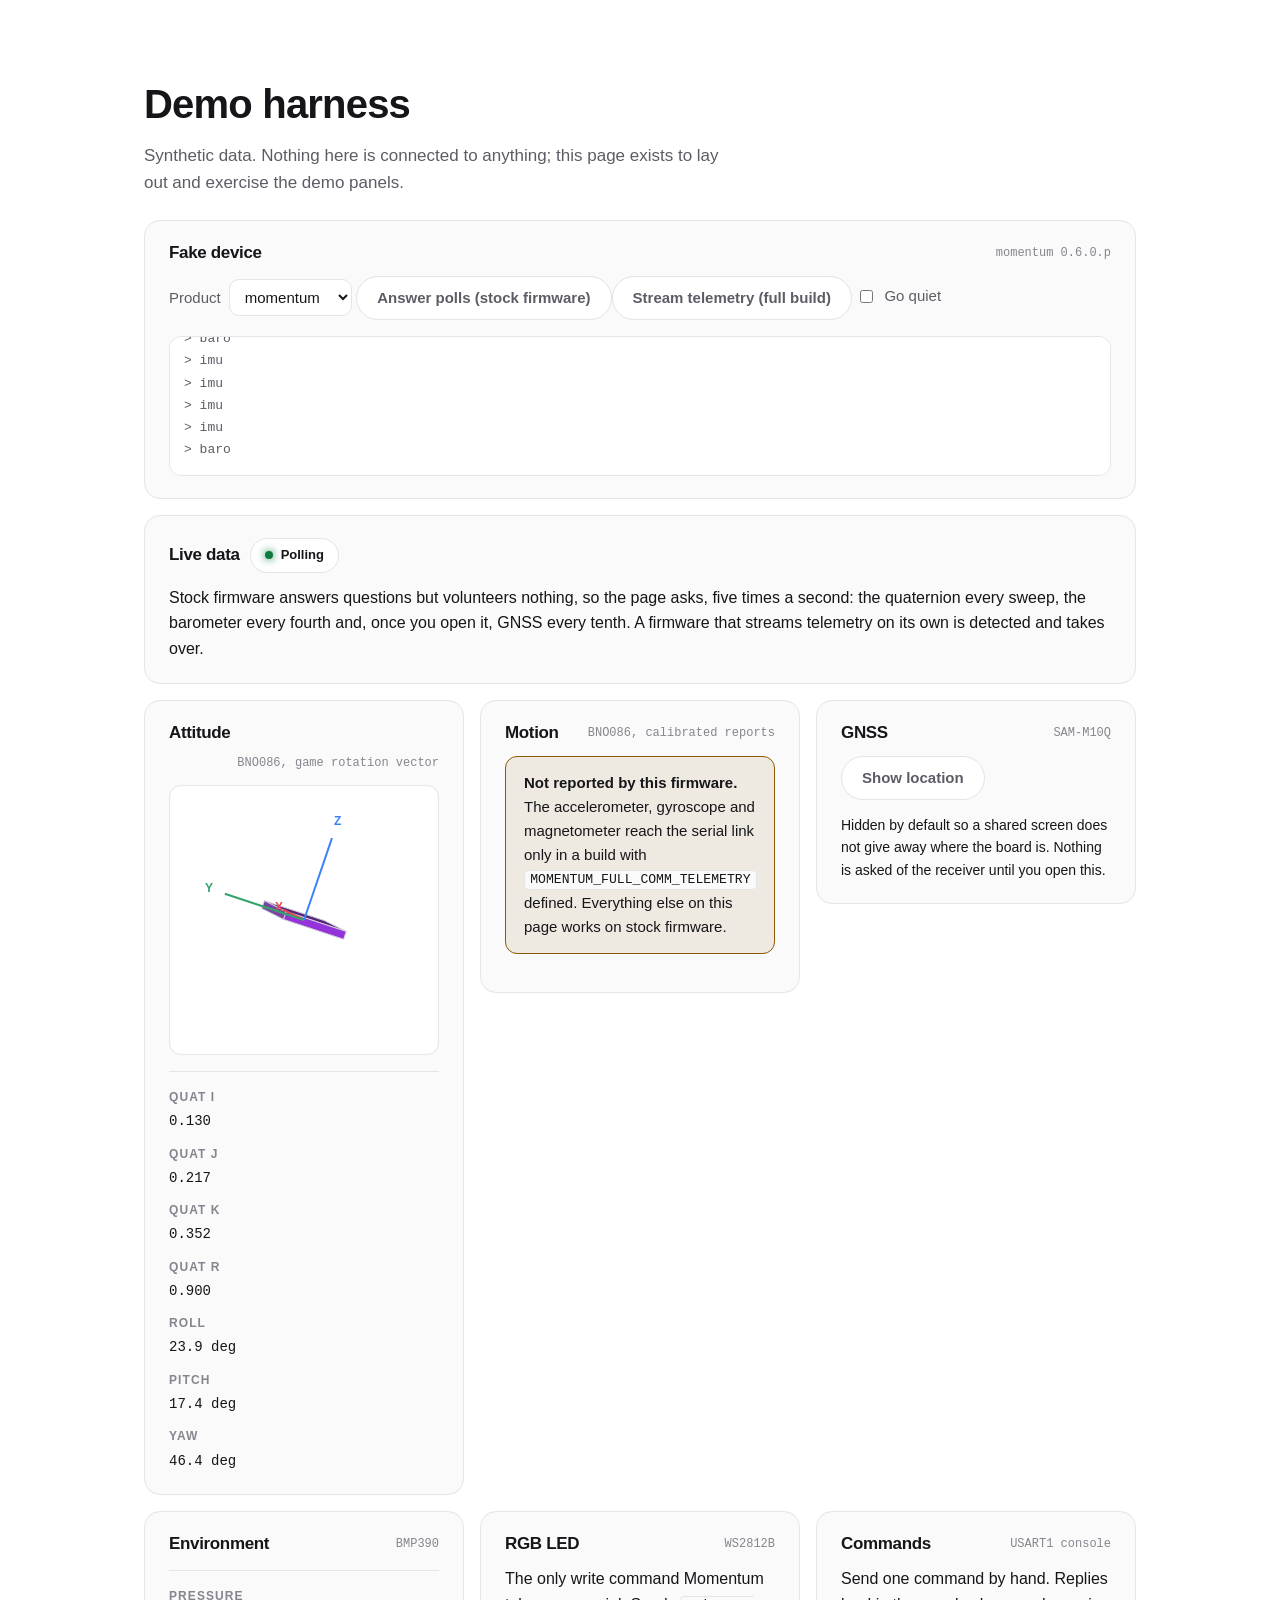
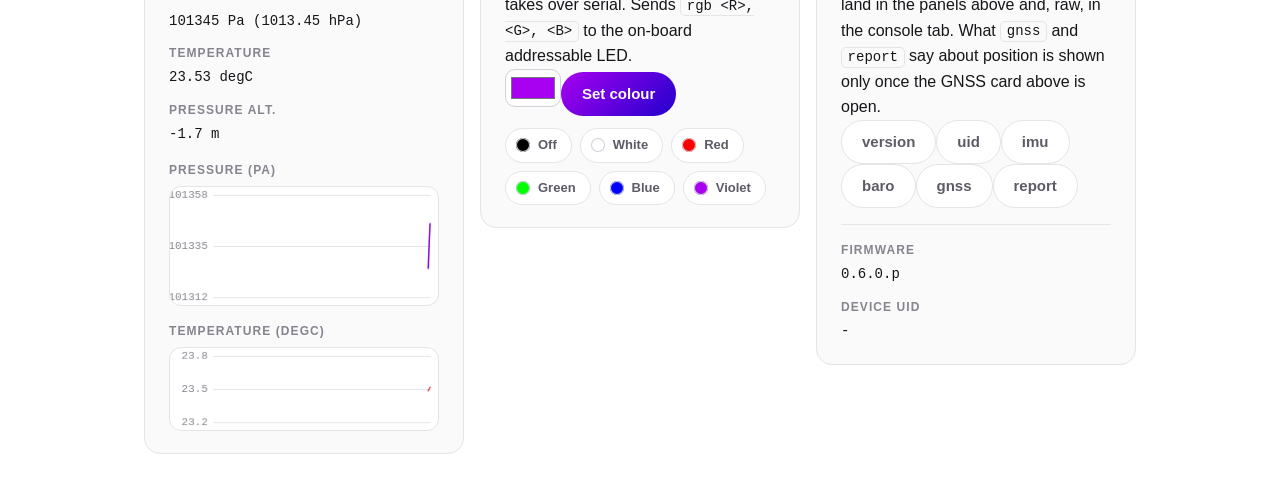
==== dev/harness.html @ 27bd4d1a "Add initial mc_stepper demo and dev harness" ====
<!DOCTYPE html>
<html lang="en">
<head>
  <meta charset="utf-8">
  <meta name="viewport" content="width=device-width, initial-scale=1">
  <title>Demo harness</title>
  <meta name="robots" content="noindex">
  <link rel="stylesheet" href="/assets/css/site.css">
</head>
<!--
  Development only. Not part of the published site: the Pages workflow copies
  index.html, src/ and assets/, and nothing from dev/.

  Mounts a product demo against a fake device so the panels, charts and canvas
  widgets can be worked on without hardware on the desk. Each fake answers the
  same lines its firmware prints - including the ways that firmware refuses -
  so anything that works here works the same way against a real board.

  Serve the repository root and open /dev/harness.html, optionally with
  ?product=mc_stepper.
-->
<body>
<main id="main">
  <div class="app">
    <div class="page-head">
      <h1>Demo harness</h1>
      <p class="lede">
        Synthetic data. Nothing here is connected to anything; this page exists
        to lay out and exercise the demo panels.
      </p>
    </div>

    <section class="card">
      <div class="card-head">
        <h2>Fake device</h2>
        <span class="card-source push-end" id="deviceName">-</span>
      </div>
      <div class="row">
        <label class="check">
          Product
          <select id="product"></select>
        </label>
        <span id="deviceControls" class="row"></span>
        <label class="check">
          <input type="checkbox" id="quiet"> Go quiet
        </label>
      </div>
      <pre id="log" class="log" style="margin-top:16px;max-height:140px"></pre>
    </section>

    <div id="productPanel"></div>
  </div>
</main>

<script type="module">
  import {momentum} from "/src/products/momentum.js";
  import {mcStepper} from "/src/products/mc_stepper.js";

  const logEl = document.getElementById("log");
  const log = (message, level = "info") => {
    const line = document.createElement("span");
    line.className = `line ${level}`;
    line.textContent = `${message}\n`;
    logEl.appendChild(line);
    logEl.scrollTop = logEl.scrollHeight;
  };

  /** Stands in for DeviceLink: collects handlers, hands commands to a device. */
  const handlers = new Set();
  const link = {
    onLine(handler) {
      handlers.add(handler);
      return () => handlers.delete(handler);
    }, async send(text) {
      log(`> ${text}`);
      device.receive(text.trim());
    },
  };
  const emit = (line) => handlers.forEach((handler) => handler(line));

  const f = (value, digits = 3) => Number(value).toFixed(digits);
  let t = 0;

  /* ------------------------------------------------------------ momentum - */

  /*
   * Somewhere in Ottawa, wandering a few metres the way a stationary receiver
   * does. Math.fround squeezes each coordinate through a 32-bit float first,
   * because that is how the firmware stores it: at this latitude the float
   * grid is about half a metre, which is coarser than the `%.6f` it prints
   * and is visible on the track plot.
   */
  const HOME = {lat: 45.421538, lon: -75.697193};
  const M_PER_DEG = {lat: 111132, lon: 78000};

  const momentumDevice = {
    product: momentum,
    label: "momentum 0.6.0.p",
    streaming: false,
    controls: [["Answer polls (stock firmware)", (d) => (d.streaming = false)], ["Stream telemetry (full build)", (d) => (d.streaming = true)],],

    fix() {
      const noise = () => (Math.random() - 0.5) * 3;
      const north = 4 * Math.sin(t * 0.05) + noise();
      const east = 4 * Math.cos(t * 0.037) + noise();
      return {
        lat: Math.fround(HOME.lat + north / M_PER_DEG.lat),
        lon: Math.fround(HOME.lon + east / M_PER_DEG.lon),
      };
    },

    quaternion() {
      // Rotation about a tilted axis, so all three body axes move.
      const angle = t * 0.6;
      const axis = [0.3, 0.5, 0.81];
      const s = Math.sin(angle / 2);
      return {
        i: axis[0] * s,
        j: axis[1] * s,
        k: axis[2] * s,
        r: Math.cos(angle / 2)
      };
    },

    pressure() {
      return 101325 + 60 * Math.sin(t * 0.11) + 12 * Math.sin(t * 0.7);
    },

    temperature() {
      return 23.5 + 0.4 * Math.sin(t * 0.05);
    },

    command(text) {
      const q = this.quaternion();
      if (text === "version" || text === "ver") emit("momentum 0.6.0.p");
      if (text === "uid") emit("41293 8172 55031");
      if (text === "imu" || text === "report") {
        emit(`${f(q.i)} i,${f(q.j)} j,${f(q.k)} k, ${f(q.r)} r`);
      }
      if (text === "baro" || text === "report") {
        emit(`${f(this.temperature())} degC,${f(this.pressure())} Pa`);
      }
      if (text === "gnss" || text === "report") {
        const {lat, lon} = this.fix();
        emit("2026/9/5 14:32:9");
        // `report` still prints 3 decimal places in firmware 0.6.0.p; only
        // the `gnss` command was moved to 6.
        const digits = text === "gnss" ? 6 : 3;
        emit(`${f(lat, digits)} (N),${f(lon, digits)} (W), ${f(74.2)} m`);
      }
      if (text.startsWith("rgb")) log(`  LED -> ${text.slice(4)}`, "ok");
    },

    ticks: 0,
    tick() {
      if (!this.streaming) return;
      const q = this.quaternion();
      emit(`qi=${f(q.i)},qj=${f(q.j)},qk=${f(q.k)},qr=${f(q.r)}`);
      emit(`gx=${f(0.4 * Math.sin(t * 3))},gy=${f(0.3 * Math.cos(t * 2.2))},gz=${f(0.2 * Math.sin(t))}`);
      emit(`ax=${f(9.81 * Math.sin(t * 0.5))},ay=${f(2 * Math.cos(t * 0.8))},az=${f(9.81 * Math.cos(t * 0.5))}`);
      emit(`mx=${f(21 + 4 * Math.sin(t))},my=${f(-9 + 3 * Math.cos(t))},mz=${f(43 + 2 * Math.sin(t * 0.4))}`);
      emit(`pres=${f(this.pressure())},temp=${f(this.temperature())},s=0`);

      // The GNSS module reports once a second, so these lines go out at a
      // twentieth of the rest. Sending them every tick would fill the track
      // plot's whole history in under a minute.
      if (this.ticks++ % 20) return;
      emit(`sp=${f(0.4)},cdeg=${f(112.5)},pf=7,sat=11,hdop=${f(0.98)}`);
      const {lat, lon} = this.fix();
      emit(`lat=${f(lat, 6)},lon=${f(lon, 6)}`);
      emit(`alt=${f(74.2)},gid=${f(-33.1)},s=0`);
    },
  };

  /* ---------------------------------------------------------- mc_stepper - */

  /*
   * A motor that actually moves: the position slews towards the setpoint at
   * the configured velocity limit, so the dial, the error arc and the chart
   * all have something real to show. The state machine and the refusals are
   * modelled more carefully than the physics, because those are what the
   * page has to get right.
   */
  const stepperDevice = {
    product: mcStepper,
    label: "mc_stepper 0.3.1.p",
    state: "disable",
    mode: "none",
    position: 0,
    positionSetpoint: 0,
    velocity: 0,
    velocitySetpoint: 0,
    status: 0x0001, // GSTAT.reset, as a real board reads after power-up.
    config: {
      microsteps: 16,
      maxAccel: 300,
      maxVelocity: 5,
      runCurrentMa: 300,
      irun: 8,
      ihold: 1,
      iholdDelay: 1,
      kp: 50,
      ki: 3,
      kd: 17,
      stallguard: 0,
      sgthrs: 100,
    },
    controls: [["Latch a fault", (d) => {
      d.state = "fault";
      d.velocitySetpoint = 0;
    }], ["Raise s2ga", (d) => (d.status |= 1 << 5)], ["Clear status", (d) => (d.status = 0)],],

    live() {
      return this.state !== "disable" && this.state !== "fault";
    },

    command(text) {
      const [word, ...rest] = text.split(/\s+/);
      const args = rest.join(" ");

      const motion = (mode, value) => {
        if (this.state === "disable") {
          emit("Error: driver disabled, run `en` first");
          return;
        }
        if (this.state === "fault") {
          emit("Error: faulted, run `clr` first");
          return;
        }
        this.mode = mode;
        if (mode === "spd") {
          this.velocitySetpoint = value;
        } else if (mode === "rel") {
          this.positionSetpoint = this.position + value;
          this.velocitySetpoint = 0;
        } else {
          this.positionSetpoint = value;
          this.velocitySetpoint = 0;
        }
        this.state = "executing";
        emit(`${mode} ${f(value, 4)}`);
      };

      const gated = (apply) => {
        if (this.state !== "disable") {
          emit("Error: disable the driver first, run `dis`");
          return false;
        }
        apply();
        return true;
      };

      switch (word) {
        case "help":
        case "?":
          emit("Motion:");
          emit("  pos <rad>       Absolute closed-loop position");
          emit("  stop            Command zero speed, loop stays live");
          emit("Status:");
          emit("  stat            Control loop and driver status");
          return;
        case "version":
        case "ver":
          emit("mc_stepper 0.3.1.p");
          return;
        case "uid":
          emit("58120 4471 39902");
          return;
        case "stat":
          emit(`state ${this.state}`);
          emit(`mode ${this.mode}`);
          emit(`pos ${f(this.position, 4)} rad`);
          emit(`pos_sp ${f(this.positionSetpoint, 4)} rad`);
          emit(`pos_err ${f(this.positionSetpoint - this.position, 4)} rad`);
          emit(`vel_sp ${f(this.velocity, 4)} rad/s`);
          emit(`step_rate ${f((this.velocity * this.config.microsteps * 200) / (2 * Math.PI), 1)} steps/s`);
          emit(`drv_status 0x${this.status.toString(16).padStart(4, "0").toUpperCase()}`);
          return;
        case "pos":
        case "rel":
        case "spd":
        case "ol":
          motion(word, Number(args));
          return;
        case "stop":
          motion("spd", 0);
          return;
        case "zero":
          this.position = 0;
          this.positionSetpoint = 0;
          emit("zero requested, applied at standstill");
          return;
        case "en":
          if (this.state === "disable") this.state = "idle";
          emit(`state ${this.state}`);
          return;
        case "dis":
          this.state = "disable";
          emit(`state ${this.state}`);
          return;
        case "clr":
          if (this.state === "fault") this.state = "idle";
          emit(`state ${this.state}`);
          return;
        case "motion": {
          const parts = args.split(/\s+/).filter(Boolean).map(Number);
          if (parts.length === 3 && !gated(() => {
            [this.config.microsteps, this.config.maxAccel, this.config.maxVelocity] = parts;
          })) return;
          emit(`microsteps ${this.config.microsteps}`);
          emit(`max_accel ${f(this.config.maxAccel)} rad/s^2`);
          emit(`max_vel ${f(this.config.maxVelocity)} rad/s`);
          return;
        }
        case "cur": {
          const parts = args.split(/\s+/).filter(Boolean).map(Number);
          if (parts.length === 4 && !gated(() => {
            [this.config.runCurrentMa, this.config.irun, this.config.ihold, this.config.iholdDelay] = parts;
          })) return;
          emit(`run_current ${this.config.runCurrentMa} mA`);
          emit(`irun ${this.config.irun}`);
          emit(`ihold ${this.config.ihold}`);
          emit(`iholddelay ${this.config.iholdDelay}`);
          return;
        }
        case "gains": {
          const parts = args.split(/\s+/).filter(Boolean).map(Number);
          if (parts.length === 3) [this.config.kp, this.config.ki, this.config.kd] = parts;
          emit(`kp ${f(this.config.kp, 4)}`);
          emit(`ki ${f(this.config.ki, 4)}`);
          emit(`kd ${f(this.config.kd, 4)}`);
          return;
        }
        case "sg": {
          const parts = args.split(/\s+/).filter(Boolean).map(Number);
          if (parts.length === 2) [this.config.stallguard, this.config.sgthrs] = parts;
          emit(`stallguard ${this.config.stallguard}`);
          emit(`sgthrs ${this.config.sgthrs}`);
          emit(`sg_result ${Math.round(180 + 60 * Math.sin(t * 0.4) - Math.abs(this.velocity) * 12)}`);
          emit(`stalled 0`);
          return;
        }
        case "rgb":
          log(`  LED -> ${args}`, "ok");
          return;
        default:
          emit("Error: unknown command, run `help`");
      }
    },

    tick(dt) {
      if (!this.live()) {
        this.velocity = 0;
        return;
      }
      const limit = this.config.maxVelocity;
      let target = this.velocitySetpoint;
      if (this.mode !== "spd") {
        const error = this.positionSetpoint - this.position;
        target = Math.max(-limit, Math.min(limit, error * 4));
        if (Math.abs(error) < 0.002 && this.state === "executing") {
          this.state = "on_target";
        }
      }
      // One-pole approach to the commanded velocity, standing in for the
      // slew limiter.
      this.velocity += (target - this.velocity) * Math.min(1, dt * 8);
      this.position += this.velocity * dt;
    },
  };

  /* ---------------------------------------------------------- harness ---- */

  const DEVICES = {momentum: momentumDevice, mc_stepper: stepperDevice};

  const params = new URLSearchParams(location.search);
  const key = DEVICES[params.get("product")] ? params.get("product") : "momentum";
  const device = DEVICES[key];
  const quiet = document.getElementById("quiet");

  /*
   * Both firmwares hand a line to their own code and only then answer, so the
   * fake answers on a timer rather than inline. mc_stepper additionally holds
   * one pending line and drops anything landing on top of it - which is
   * exactly the constraint its demo's command queue exists to respect, so the
   * harness models it rather than being politely forgiving.
   */
  const RUN_PERIOD_MS = 20;
  let pending = null;
  let dropped = false;

  device.receive = function (text) {
    if (key !== "mc_stepper") {
      if (!quiet.checked) this.command(text);
      return;
    }
    if (pending !== null) {
      dropped = true;
      return;
    }
    pending = text;
  };

  setInterval(() => {
    if (key !== "mc_stepper" || quiet.checked) return;
    if (dropped) {
      dropped = false;
      emit("Error: command dropped, previous line still executing");
      log("  DROPPED a command", "error");
    }
    if (pending !== null) {
      const text = pending;
      pending = null;
      device.command(text);
    }
  }, RUN_PERIOD_MS);

  const select = document.getElementById("product");
  for (const name of Object.keys(DEVICES)) {
    select.append(new Option(name, name, false, name === key));
  }
  select.addEventListener("change", () => {
    location.search = `?product=${select.value}`;
  });
  document.getElementById("deviceName").textContent = device.label;

  const controlsHost = document.getElementById("deviceControls");
  for (const [label, action] of device.controls || []) {
    const button = document.createElement("button");
    button.type = "button";
    button.textContent = label;
    button.addEventListener("click", () => {
      action(device);
      log(`  ${label}`, "warn");
    });
    controlsHost.append(button);
  }

  const demo = device.product.create(link, {
    log,
    version: device.label.split(" ")[1]
  });
  document.getElementById("productPanel").append(demo.el);

  // Development convenience: poke at the panel from the console, for example
  // `demo.dial.set({measured: 1, setpoint: 2}); demo.reflow()`.
  window.demo = demo;
  window.device = device;
  window.emit = emit;

  const TICK_MS = 50;
  setInterval(() => {
    t += TICK_MS / 1000;
    if (quiet.checked) return;
    device.tick(TICK_MS / 1000);
  }, TICK_MS);
</script>
</body>
</html>
---- assets/css/site.css ----
/* ==========================================================================
   Demo - hardware demo styles
   Single stylesheet, no build step, no dependencies.

   Tokens and page chrome (header, nav, page-head, footer) are kept in sync
   with scalpelspace.com, whose assets/css/site.css is the source of truth and
   is kept here verbatim as site-reference.css to diff against. The tool
   chrome below - status colours, cards, tabs, the console and the log - is
   shared with blasher.scalpelspace.com so the two tools feel like one set.
   What is only here is the demo grid: charts, an orientation view and live
   readouts.
   ========================================================================== */

/* --- Tokens ------------------------------------------------------------- */

:root {
  --bg: #ffffff;
  --bg-raised: #fafafa;
  --bg-header: rgba(255, 255, 255, 0.8);
  --text: #16161a;
  --text-muted: #5c5c66;
  --text-faint: #85858f;
  --border: #e4e4e9;
  --border-strong: #d0d0d8;
  --accent: #7a00d4;
  --accent-hover: #5c00a8;
  --grad-a: #a800f0;
  --grad-b: #2200cc;
  --shadow-lift: 0 2px 4px rgba(16, 16, 32, 0.06), 0 16px 40px rgba(16, 16, 32, 0.1);

  /*
   * Live-state colours. The parent site has no equivalent: it has no
   * connection to lose, no reading to go stale and no log to colour. Both
   * schemes are tuned to clear 4.5:1 against the surface they sit on, which
   * is why the light values are so much darker than the dark ones.
   */
  --ok: #0a7a3d;
  --warn: #8a5a00;
  --error: #c22626;

  --font: -apple-system, BlinkMacSystemFont, "Segoe UI", Roboto, Helvetica,
  Arial, sans-serif;
  --font-mono: ui-monospace, SFMono-Regular, "SF Mono", Menlo, Consolas,
  "Liberation Mono", monospace;

  --radius: 12px;
  --radius-lg: 16px;
  --container: 1040px;
  /*
   * The app column matches the parent site's rather than blasher's narrower
   * one. Blasher is a form you fill in top to bottom; this page is a wall of
   * live readouts that wants two columns of cards side by side, and at 860px
   * the second column never fits.
   */
  --container-app: 1040px;
}

@media (prefers-color-scheme: dark) {
  :root {
    --bg: #0c0c10;
    --bg-raised: #141419;
    --bg-header: rgba(12, 12, 16, 0.8);
    --text: #f2f2f5;
    --text-muted: #a0a0ad;
    --text-faint: #77777f;
    --border: #26262e;
    --border-strong: #35353f;
    --accent: #b46bff;
    --accent-hover: #cb99ff;
    --shadow-lift: 0 2px 4px rgba(0, 0, 0, 0.5), 0 16px 40px rgba(0, 0, 0, 0.45);

    --ok: #3ddc84;
    --warn: #f5b942;
    --error: #ff6b6b;
  }
}

/* --- Base --------------------------------------------------------------- */

*,
*::before,
*::after {
  box-sizing: border-box;
}

html {
  -webkit-text-size-adjust: 100%;
}

body {
  margin: 0;
  background: var(--bg);
  color: var(--text);
  font-family: var(--font);
  font-size: 16px;
  line-height: 1.6;
  -webkit-font-smoothing: antialiased;
  display: flex;
  flex-direction: column;
  min-height: 100vh;
}

h1,
h2,
h3 {
  margin: 0;
  line-height: 1.2;
  letter-spacing: -0.02em;
  font-weight: 650;
}

p {
  margin: 0;
}

a {
  color: var(--accent);
  text-decoration: none;
}

a:hover {
  color: var(--accent-hover);
  text-decoration: underline;
}

img {
  max-width: 100%;
  height: auto;
}

code {
  font-family: var(--font-mono);
  font-size: 0.875em;
  background: var(--bg-raised);
  border: 1px solid var(--border);
  border-radius: 5px;
  padding: 0.1em 0.4em;
}

:focus-visible {
  outline: 2px solid var(--accent);
  outline-offset: 3px;
  border-radius: 4px;
}

.container {
  width: 100%;
  max-width: var(--container);
  margin: 0 auto;
  padding: 0 24px;
}

.skip-link {
  position: absolute;
  left: -9999px;
}

.skip-link:focus {
  left: 16px;
  top: 16px;
  z-index: 100;
  background: var(--bg);
  border: 1px solid var(--border-strong);
  border-radius: 8px;
  padding: 10px 16px;
}


/*
 * The app toggles panels, fact lists and motion blocks with the `hidden`
 * attribute, and every one of them is a flex or grid container. A class
 * selector beats the UA stylesheet's [hidden] { display: none }, so without
 * this they stay on screen. The parent site needs no equivalent: nothing it
 * hides carries a display rule.
 */
[hidden] {
  display: none !important;
}

/* --- Header ------------------------------------------------------------- */

.site-header {
  position: sticky;
  top: 0;
  z-index: 50;
  background: var(--bg-header);
  backdrop-filter: saturate(180%) blur(12px);
  -webkit-backdrop-filter: saturate(180%) blur(12px);
  border-bottom: 1px solid var(--border);
}

.site-header .container {
  display: flex;
  align-items: center;
  justify-content: space-between;
  gap: 20px;
  min-height: 64px;
  flex-wrap: wrap;
  padding-top: 10px;
  padding-bottom: 10px;
}

.brand {
  display: inline-flex;
  align-items: center;
  gap: 10px;
  color: var(--text);
  font-weight: 650;
  font-size: 1.0625rem;
  letter-spacing: -0.01em;
}

.brand:hover {
  color: var(--text);
  text-decoration: none;
}

.brand img {
  width: 28px;
  height: 28px;
  display: block;
}

.site-nav {
  display: flex;
  align-items: center;
  gap: 4px;
  flex-wrap: wrap;
}

.site-nav a {
  color: var(--text-muted);
  font-size: 0.9375rem;
  font-weight: 500;
  padding: 7px 11px;
  border-radius: 8px;
  white-space: nowrap;
}

.site-nav a:hover {
  color: var(--text);
  background: var(--bg-raised);
  text-decoration: none;
}

/*
 * Marks the tab you are on. This subdomain is a separate origin from the rest
 * of the site, so the highlight is what tells you the cross-domain hop landed
 * where you expected.
 */
.site-nav a[aria-current="page"] {
  color: var(--text);
  background: var(--bg-raised);
}

.site-nav .ext::after {
  content: "\2197";
  font-size: 0.75em;
  margin-left: 4px;
  opacity: 0.6;
  vertical-align: 1px;
}

/* --- Main --------------------------------------------------------------- */

main {
  flex: 1 0 auto;
}

.app {
  width: 100%;
  max-width: var(--container-app);
  margin: 0 auto;
  padding: 0 24px clamp(28px, 5vh, 48px);
  display: flex;
  flex-direction: column;
  gap: 16px;
}

.page-head {
  padding: clamp(48px, 9vh, 80px) 0 8px;
}

.page-head h1 {
  font-size: clamp(1.875rem, 4.5vw, 2.5rem);
}

.page-head .lede {
  margin-top: 14px;
  max-width: 62ch;
  font-size: 1.0625rem;
  color: var(--text-muted);
}

.banner {
  padding: 14px 18px;
  border-radius: var(--radius);
  font-size: 0.9375rem;
}

.banner.error {
  background: var(--bg-raised);
  background: color-mix(in srgb, var(--error) 10%, transparent);
  border: 1px solid var(--error);
}

/* --- Tabs --------------------------------------------------------------- */

/*
 * A centred segmented control: the two modes are the page's main division, so
 * it is sized like a sub-heading rather than a pair of loose filter chips. The
 * track carries the border and the tabs inside it stay transparent until
 * selected, which keeps the pair reading as one control.
 */
.tabs {
  display: flex;
  gap: 4px;
  /*
   * A definite width, not fit-content: sized to content there is no free
   * space for flex: 1 to distribute, so the two halves keep their label
   * widths and the selected pill changes size as you switch. 360 divides
   * into two whole 173px halves, and the outline is an inset shadow rather
   * than a border so it stays out of the box model and cannot reintroduce
   * fractional widths.
   */
  width: min(100%, 360px);
  margin: clamp(10px, 2vh, 20px) auto 6px;
  padding: 5px;
  background: var(--bg-raised);
  box-shadow: inset 0 0 0 1px var(--border);
  border-radius: 999px;
}

/*
 * flex: 1 splits the track evenly, so the selected pill is the same size
 * whichever tab it is on. Sized to content the two differ by the width of
 * their labels, and the pill visibly resized and shifted on every switch.
 *
 * No border, following the parent site's gradient CTA. The base button rule
 * has one, and merely making it transparent left 2px of the box belonging to
 * a border that only complicated the gradient's edge; the padding below is
 * 1px larger to keep the same outer size. A 1.5 line-height then lands the
 * height on a whole 46px instead of 47.2, so the rounded ends sit on the
 * pixel grid rather than being anti-aliased across it.
 */
.tab {
  flex: 1 1 0;
  justify-content: center;
  padding: 11px 28px;
  font-size: 1rem;
  line-height: 1.5;
  font-weight: 600;
  letter-spacing: -0.01em;
  background: transparent;
  border: 0;
  color: var(--text-muted);
}

.tab:hover:not(:disabled) {
  background: var(--bg);
  color: var(--text);
}

/*
 * No background-origin fix needed here, unlike button.primary: .tab drops the
 * border entirely, so the padding box and the border box are the same and the
 * gradient already reaches the real edge.
 */
.tab[aria-selected="true"],
.tab[aria-selected="true"]:hover {
  background: linear-gradient(135deg, var(--grad-a), var(--grad-b));
  color: #ffffff;
}

.tab[aria-selected="true"]:hover {
  filter: brightness(1.12);
}

.panel {
  display: flex;
  flex-direction: column;
  gap: 16px;
}

/* --- Serial console ----------------------------------------------------- */

.serial-out {
  height: clamp(220px, 42vh, 460px);
  max-height: none;
  margin-bottom: 14px;
}

.serial-out .line.tx {
  color: var(--accent);
}


.send-row {
  gap: 10px;
}

.send-input {
  flex: 1 1 260px;
  min-width: 0;
  font-family: var(--font-mono);
}

.monitor-actions {
  margin-top: 14px;
}

.monitor-stats {
  margin: 0 0 0 auto;
  font-family: var(--font-mono);
  font-size: 0.8125rem;
}

/* --- Cards -------------------------------------------------------------- */

.card {
  background: var(--bg-raised);
  border: 1px solid var(--border);
  border-radius: var(--radius-lg);
  padding: 22px 24px;
}

.card-head {
  display: flex;
  align-items: center;
  gap: 10px;
  flex-wrap: wrap;
  margin-bottom: 12px;
}

.card-head h2 {
  margin: 0;
  font-size: 1.0625rem;
}

/* Pushes the log's Clear button and the connection pill to the far edge. */
.card-head > .push-end {
  margin-left: auto;
}

margin:

0
0
14
px

;
color:
var

(
--text-muted

)
;
font-size:

0.9375
rem

;
}

.row {
  display: flex;
  align-items: center;
  gap: 10px;
  flex-wrap: wrap;
}

.row.options {
  margin-bottom: 16px;
}

/* --- Connection pill ---------------------------------------------------- */

.conn {
  display: inline-flex;
  align-items: center;
  gap: 8px;
  padding: 6px 14px;
  border: 1px solid var(--border);
  border-radius: 999px;
  background: var(--bg);
  font-size: 0.8125rem;
  font-weight: 550;
  color: var(--text-muted);
  white-space: nowrap;
}

.conn .dot {
  width: 8px;
  height: 8px;
  border-radius: 50%;
  background: var(--text-faint);
}

.conn[data-state="ok"] {
  color: var(--text);
}

.conn[data-state="ok"] .dot {
  background: var(--ok);
  box-shadow: 0 0 8px var(--ok);
}

.conn[data-state="error"] .dot {
  background: var(--error);
}

/* --- Buttons ------------------------------------------------------------ */

/*
 * Pills, matching the parent site's .chip and .promo-cta. Secondary buttons
 * sit on --bg so they read as raised against the card's --bg-raised.
 */
button {
  display: inline-flex;
  align-items: center;
  gap: 8px;
  font: inherit;
  font-size: 0.9375rem;
  font-weight: 550;
  padding: 9px 20px;
  border: 1px solid var(--border);
  border-radius: 999px;
  background: var(--bg);
  color: var(--text-muted);
  cursor: pointer;
  white-space: nowrap;
  transition: border-color 0.15s ease, color 0.15s ease, background 0.15s ease,
  filter 0.18s ease;
}

button:hover:not(:disabled) {
  border-color: var(--border-strong);
  color: var(--text);
}

button:disabled {
  opacity: 0.45;
  cursor: not-allowed;
}

button.primary {
  background: linear-gradient(135deg, var(--grad-a), var(--grad-b));
  background-origin: border-box;
  border-color: transparent;
  color: #ffffff;
  font-weight: 600;
}

button.primary:hover:not(:disabled) {
  color: #ffffff;
  border-color: transparent;
  filter: brightness(1.12);
}

button.big {
  padding: 13px 26px;
  font-size: 1rem;
}

button.small {
  padding: 5px 13px;
  font-size: 0.8125rem;
}

.check {
  display: inline-flex;
  align-items: center;
  gap: 8px;
  font-size: 0.9375rem;
  color: var(--text-muted);
  cursor: pointer;
}

.check input {
  accent-color: var(--accent);
}

/* --- Fact lists --------------------------------------------------------- */

.facts {
  display: flex;
  flex-wrap: wrap;
  gap: 12px 32px;
  margin: 16px 0 0;
  padding-top: 16px;
  border-top: 1px solid var(--border);
}

.facts > div {
  min-width: 150px;
}

.facts dt {
  font-size: 0.75rem;
  font-weight: 600;
  text-transform: uppercase;
  letter-spacing: 0.09em;
  color: var(--text-faint);
}

.facts dd {
  margin: 3px 0 0;
  font-family: var(--font-mono);
  font-size: 0.875rem;
}

/* --- Advanced settings -------------------------------------------------- */

.advanced summary {
  cursor: pointer;
  list-style: none;
}

.advanced summary::-webkit-details-marker {
  display: none;
}

.advanced summary h2 {
  display: inline-block;
  margin: 0;
  font-size: 1.0625rem;
}

.advanced summary::before {
  content: "\25B8";
  color: var(--text-faint);
  margin-right: 8px;
}

.advanced[open] summary::before {
  content: "\25BE";
}

.advanced h3 {
  margin: 22px 0 12px;
  font-size: 0.8125rem;
  font-weight: 600;
  text-transform: uppercase;
  letter-spacing: 0.09em;
  color: var(--text-faint);
}

.grid {
  display: grid;
  grid-template-columns: repeat(auto-fit, minmax(190px, 1fr));
  gap: 14px 18px;
  margin-bottom: 16px;
}

.grid label {
  display: flex;
  flex-direction: column;
  gap: 6px;
  font-size: 0.8125rem;
  color: var(--text-muted);
}

/*
 * Separated from the line tests above it: those act on the hardware, this one
 * only rewrites the form.
 */
.reset-row {
  margin-top: 20px;
  padding-top: 18px;
  border-top: 1px solid var(--border);
}

.reset-hint {
  margin: 0;
  flex: 1 1 260px;
}

.grid label.inline {
  flex-direction: row;
  align-items: center;
  align-self: end;
  padding-bottom: 10px;
}

input[type="text"],
input[type="number"],
select {
  font: inherit;
  font-size: 0.9375rem;
  padding: 8px 11px;
  border-radius: 10px;
  border: 1px solid var(--border);
  background: var(--bg);
  color: var(--text);
}

input[type="text"],
input[type="number"] {
  font-family: var(--font-mono);
}

/* --- Log ---------------------------------------------------------------- */

.log {
  margin: 0;
  max-height: 320px;
  overflow: auto;
  padding: 14px;
  border-radius: var(--radius);
  background: var(--bg);
  border: 1px solid var(--border);
  font-family: var(--font-mono);
  font-size: 0.8125rem;
  line-height: 1.7;
  white-space: pre-wrap;
  word-break: break-word;
  color: var(--text-muted);
}

.log .line.ok {
  color: var(--ok);
}

.log .line.warn {
  color: var(--warn);
}

.log .line.error {
  color: var(--error);
}

/* --- Demo grid ---------------------------------------------------------- */

/*
 * The product panel is a masonry-free two-column grid of independent cards.
 * auto-fit rather than a fixed count: a card is readable at 320px, so the
 * layout collapses to one column on a phone and to two on anything wider
 * without a breakpoint of its own.
 */
.demo-grid {
  display: grid;
  grid-template-columns: repeat(auto-fit, minmax(320px, 1fr));
  gap: 16px;
  align-items: start;
}

.product {
  display: flex;
  flex-direction: column;
  gap: 16px;
}

/* A status strip above the grid, with no controls under its last paragraph. */
.control-card .hint {
  margin-bottom: 0;
}

.demo-card {
  min-width: 0; /* Grid items default to min-content; canvases are wider. */
}

/* Names the sensor behind a card's numbers, in the card head's spare corner. */
.card-source {
  font-family: var(--font-mono);
  font-size: 0.75rem;
  color: var(--text-faint);
  text-align: right;
}

.card-note {
  margin: 14px 0 0;
  font-size: 0.875rem;
}

/*
 * A readout that has not been refreshed within its expected interval. Dimmed
 * rather than blanked: the last known value is still the most useful thing to
 * show, it just should not be mistaken for a current one.
 */
.facts.stale dd {
  opacity: 0.45;
}

.banner.note {
  background: color-mix(in srgb, var(--warn) 10%, transparent);
  border: 1px solid var(--warn);
  margin-bottom: 16px;
}

.mono {
  font-family: var(--font-mono);
}

.command-row {
  margin-bottom: 4px;
}

/* --- Orientation and charts --------------------------------------------- */

.attitude,
.track,
.dial {
  display: flex;
  justify-content: center;
  background: var(--bg);
  border: 1px solid var(--border);
  border-radius: var(--radius);
}

/*
 * Both canvases are square, for the same underlying reason: neither has a
 * preferred direction. The board can be rotated to any attitude, and the
 * track needs the same metres per pixel north and east or it would shear.
 * aspect-ratio keeps that true as the column width changes.
 */
.attitude-canvas,
.track-canvas,
.dial-canvas {
  display: block;
  width: 100%;
  aspect-ratio: 1 / 1;
}

.attitude-canvas {
  max-width: 320px;
}

.track-canvas,
.dial-canvas {
  max-width: 300px;
}

/* --- Status flags ------------------------------------------------------- */

/*
 * A fixed set of chips, all present whether the bit is set or not. Showing
 * only the raised ones would make an empty row mean both "nothing wrong" and
 * "never read", and would move every remaining chip each time one changed.
 */
.flags {
  display: flex;
  flex-wrap: wrap;
  gap: 6px;
}

.flag {
  padding: 3px 10px;
  border: 1px solid var(--border);
  border-radius: 999px;
  background: var(--bg);
  font-family: var(--font-mono);
  font-size: 0.75rem;
  color: var(--text-faint);
}

.flag.set {
  border-color: var(--error);
  color: var(--error);
}

/* GSTAT.reset is a power-up notice, not a fault; it should not read as one. */
.flag.notice {
  border-color: var(--warn);
  color: var(--warn);
}

/* --- Setpoint rows ------------------------------------------------------ */

.setpoint-row {
  display: flex;
  align-items: center;
  gap: 10px;
  margin-bottom: 10px;
}

.setpoint-name {
  flex: 0 0 auto;
  min-width: 34px;
  font-family: var(--font-mono);
  font-size: 0.875rem;
  font-weight: 600;
}

.command-input {
  flex: 1 1 80px;
  min-width: 0;
}

.setpoint-unit {
  flex: 0 0 auto;
  min-width: 46px;
  font-family: var(--font-mono);
  font-size: 0.75rem;
  color: var(--text-faint);
}

/* --- Configuration groups ----------------------------------------------- */

.config-group + .config-group {
  margin-top: 22px;
  padding-top: 18px;
  border-top: 1px solid var(--border);
}

.config-group .chart-label {
  margin-top: 0;
}

.config-group .hint {
  font-size: 0.875rem;
}

.chart {
  display: block;
  width: 100%;
  height: 120px;
  background: var(--bg);
  border: 1px solid var(--border);
  border-radius: var(--radius);
}

.chart-short {
  height: 84px;
}

.chart-label {
  margin: 16px 0 6px;
  font-size: 0.75rem;
  font-weight: 600;
  text-transform: uppercase;
  letter-spacing: 0.09em;
  color: var(--text-faint);
}

/* --- Motion readouts ---------------------------------------------------- */

.motion-block + .motion-block {
  margin-top: 20px;
  padding-top: 18px;
  border-top: 1px solid var(--border);
}

.motion-head {
  display: flex;
  align-items: baseline;
  justify-content: space-between;
  gap: 12px;
}

.motion-title {
  font-weight: 600;
  font-size: 0.9375rem;
}

.motion-unit {
  font-family: var(--font-mono);
  font-size: 0.75rem;
  color: var(--text-faint);
}

.axes {
  display: flex;
  flex-wrap: wrap;
  gap: 8px;
  margin: 10px 0;
}

/*
 * Each axis keeps the colour it is drawn with in the chart and the
 * orientation view, so a trace can be tied to a number without a legend.
 * These three values are the same ones as AXIS_COLORS in src/ui.js, which is
 * where the canvases read them from; they have to be changed together.
 */
.axis {
  flex: 1 1 90px;
  display: flex;
  align-items: baseline;
  gap: 8px;
  padding: 6px 10px;
  border: 1px solid var(--border);
  border-left: 3px solid var(--axis, var(--border-strong));
  border-radius: 8px;
  background: var(--bg);
  min-width: 0;
}

.axis[data-axis="x"] {
  --axis: #e5484d;
}

.axis[data-axis="y"] {
  --axis: #30a46c;
}

.axis[data-axis="z"] {
  --axis: #3b82f6;
}

.axis-name {
  font-size: 0.75rem;
  font-weight: 600;
  color: var(--text-faint);
}

.axis-value {
  font-family: var(--font-mono);
  font-size: 0.875rem;
  margin-left: auto;
}

/* --- LED picker --------------------------------------------------------- */

.led-picker {
  width: 56px;
  height: 38px;
  padding: 3px;
  border: 1px solid var(--border-strong);
  border-radius: 10px;
  background: var(--bg);
  cursor: pointer;
}

.swatches {
  display: flex;
  flex-wrap: wrap;
  gap: 8px;
  margin-top: 12px;
}

.swatch {
  padding: 6px 14px 6px 10px;
  font-size: 0.8125rem;
}

/* Sits on --bg, so a black "Off" swatch needs its own ring to be visible. */
.swatch-dot {
  width: 14px;
  height: 14px;
  border-radius: 50%;
  background: var(--swatch, transparent);
  box-shadow: inset 0 0 0 1px var(--border-strong);
}

/* --- Supported product tiles -------------------------------------------- */

.repos {
  display: grid;
  grid-template-columns: repeat(auto-fill, minmax(260px, 1fr));
  gap: 12px;
}

.repo {
  display: block;
  padding: 16px 18px;
  border: 1px solid var(--border);
  border-radius: var(--radius);
  color: var(--text);
  background: var(--bg);
}

.repo-name {
  font-family: var(--font-mono);
  font-size: 0.875rem;
  font-weight: 600;
  color: var(--accent);
}

.repo p {
  margin-top: 5px;
  font-size: 0.875rem;
  color: var(--text-muted);
}

/*
 * Copied from the parent site's product list rather than shared: these are
 * links out to the docs, firmware and hardware for a board this page can
 * drive, and they should look exactly like the ones on scalpelspace.com.
 */
.links {
  display: flex;
  flex-wrap: wrap;
  gap: 8px;
  margin-top: 14px;
}

.btn {
  display: inline-flex;
  align-items: center;
  gap: 6px;
  padding: 8px 14px;
  border-radius: 9px;
  border: 1px solid var(--border-strong);
  background: var(--bg-raised);
  color: var(--text);
  font-size: 0.875rem;
  font-weight: 550;
  transition: border-color 0.15s ease, background 0.15s ease;
}

.btn:hover {
  border-color: var(--accent);
  color: var(--text);
  text-decoration: none;
}

/* --- Footer ------------------------------------------------------------- */

.site-footer {
  flex-shrink: 0;
  border-top: 1px solid var(--border);
  margin-top: 40px;
  padding: 28px 0;
  font-size: 0.875rem;
  color: var(--text-faint);
}

.site-footer .container {
  display: flex;
  align-items: center;
  justify-content: space-between;
  gap: 16px 24px;
  flex-wrap: wrap;
}

.footer-links {
  display: flex;
  gap: 18px;
  flex-wrap: wrap;
}

.footer-links a {
  color: var(--text-muted);
}

.footer-links a:hover {
  color: var(--text);
}

/* --- Responsive --------------------------------------------------------- */

@media (max-width: 720px) {
  /* Let the header scroll away rather than pin a two-row bar to the top. */
  .site-header {
    position: static;
  }

  .site-header .container {
    justify-content: center;
    gap: 10px;
    min-height: 0;
  }

  .site-nav {
    justify-content: center;
    gap: 0;
  }

  .site-nav a {
    font-size: 0.875rem;
    padding: 6px 7px;
  }

  .site-nav .ext::after {
    margin-left: 2px;
  }

  .card-head > .push-end {
    margin-left: 0;
  }

  /* Two 28px-padded tabs overflow a phone: let the track fill the row. */
  .tabs {
    width: 100%;
  }

  /* Only the side padding needs relaxing; flex: 1 already splits the track. */
  .tab {
    padding: 11px 12px;
  }

  button.big {
    width: 100%;
    justify-content: center;
  }
}

/*
 * A 3-column grid splits evenly instead, which keeps tap targets at a usable
 * size rather than shrinking type to fit.
 */
@media (max-width: 480px) {
  .site-nav {
    display: grid;
    grid-template-columns: repeat(3, 1fr);
    justify-items: center;
    width: 100%;
    gap: 2px;
  }
}

@media (prefers-reduced-motion: reduce) {
  *,
  *::before,
  *::after {
    transition-duration: 0.01ms !important;
    animation-duration: 0.01ms !important;
  }
}
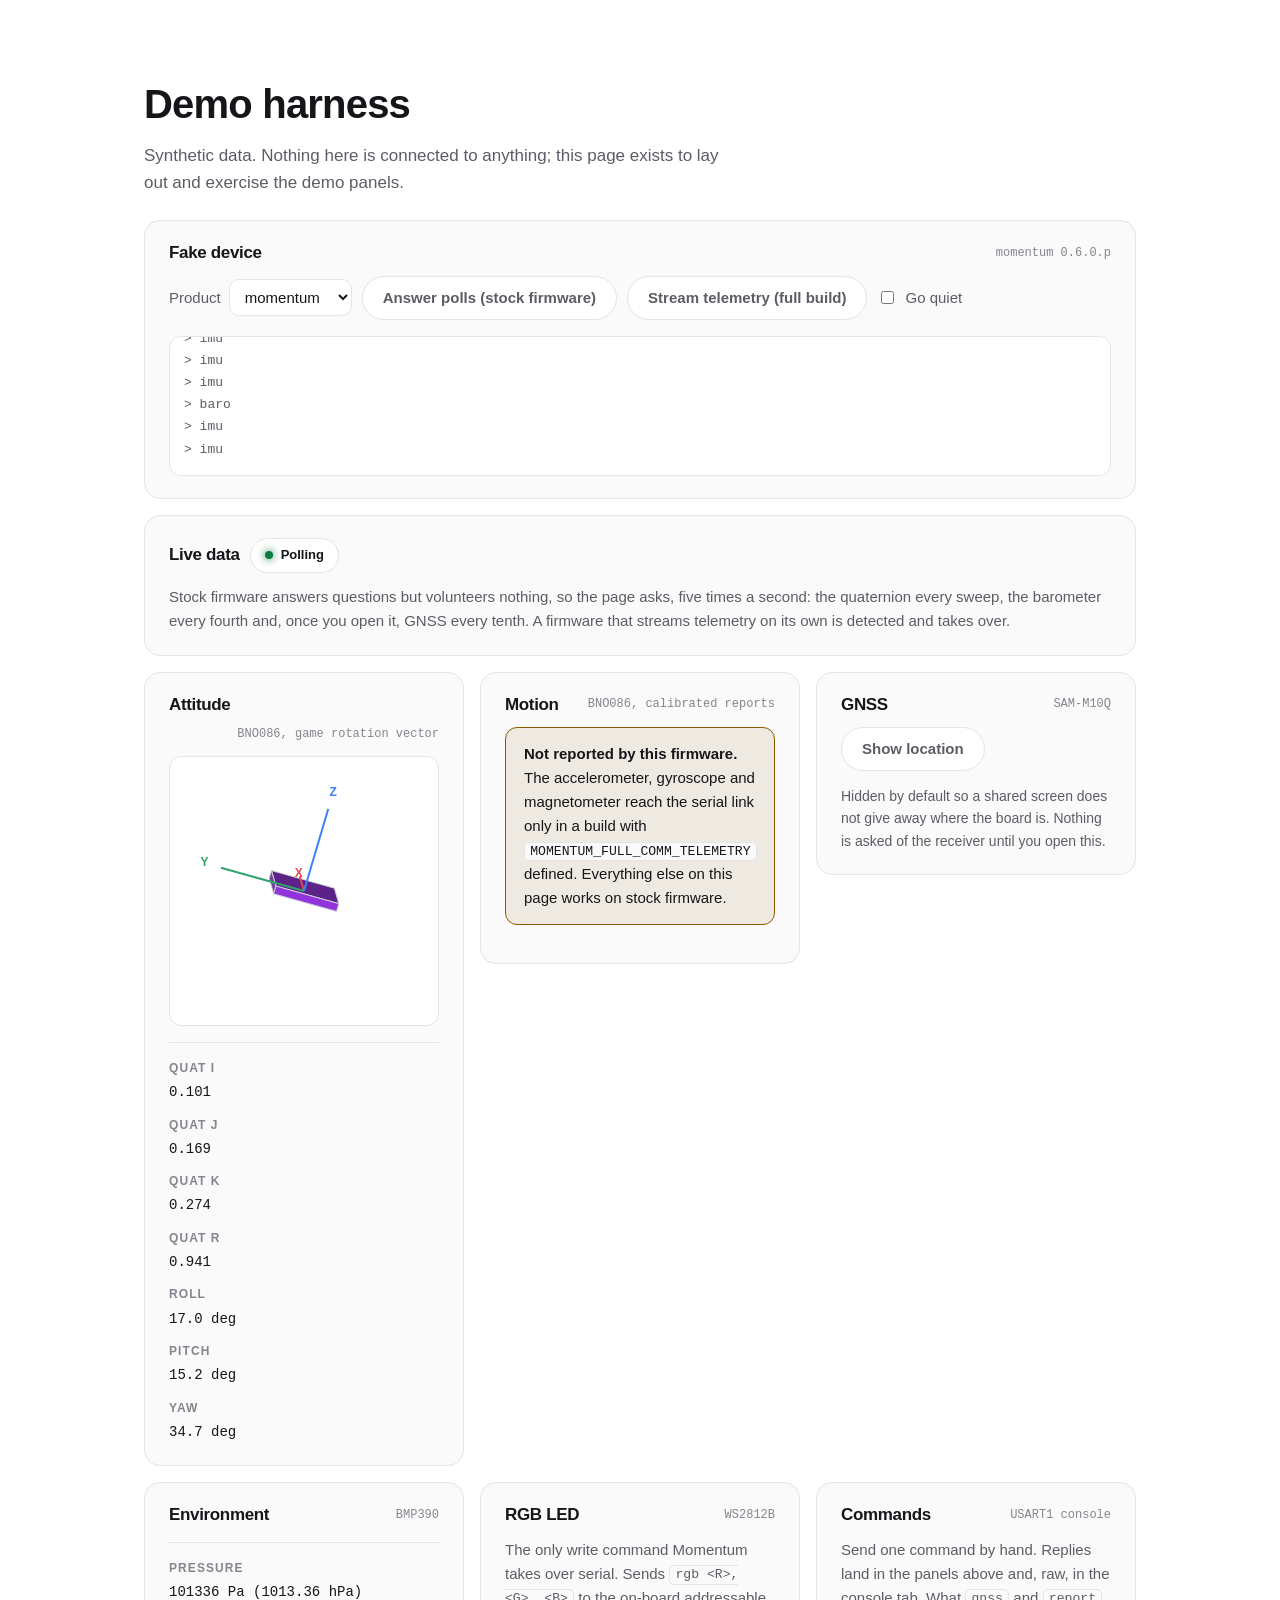
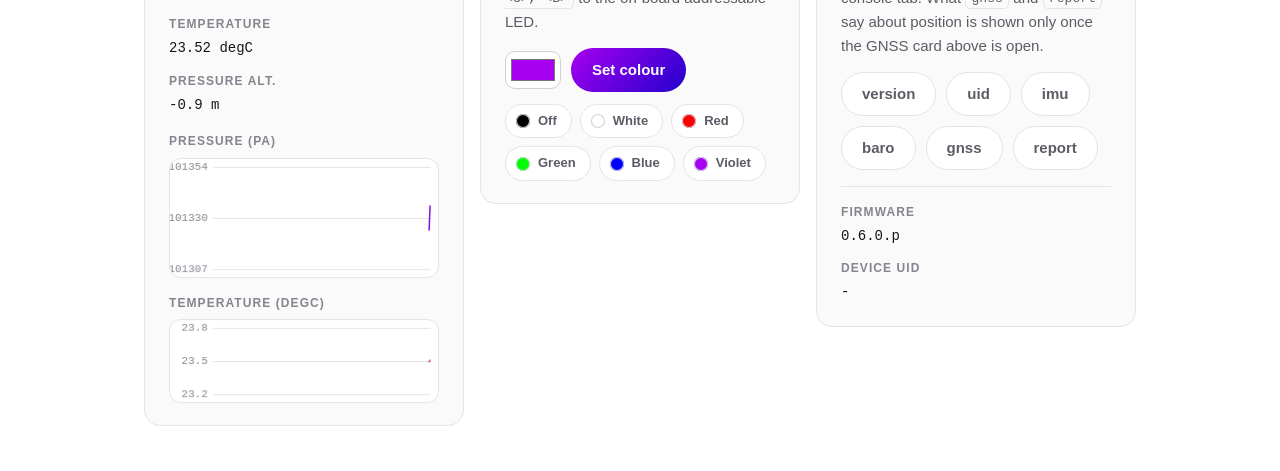
==== commit b919af54: "Update mc_stepper demo to match new telemetry" ====
--- a/dev/harness.html
+++ b/dev/harness.html
@@ -173,6 +173,10 @@
   };
 
   /* ---------------------------------------------------------- mc_stepper - */
+
+  /* controls_state_t and control_mode_t, in ordinal order. */
+  const STATE_ORDINALS = ["disable", "idle", "start", "executing", "on_target", "fault"];
+  const MODE_ORDINALS = ["none", "pos", "spd", "rel", "ol"];
 
   /*
    * A motor that actually moves: the position slews towards the setpoint at
@@ -205,7 +209,7 @@
       stallguard: 0,
       sgthrs: 100,
     },
-    controls: [["Latch a fault", (d) => {
+    controls: [["Stream telemetry (full build)", (d) => (d.streaming = true)], ["Answer polls only (stock)", (d) => (d.streaming = false)], ["Latch a fault", (d) => {
       d.state = "fault";
       d.velocitySetpoint = 0;
     }], ["Raise s2ga", (d) => (d.status |= 1 << 5)], ["Clear status", (d) => (d.status = 0)],],
@@ -366,6 +370,27 @@
       // slew limiter.
       this.velocity += (target - this.velocity) * Math.min(1, dt * 8);
       this.position += this.velocity * dt;
+
+      this.telemetryTick();
+    },
+
+    /*
+     * What a build with MC_STEPPER_FULL_COMM_TELEMETRY sends unasked. The
+     * harness ticks at 50 ms, so `streamEvery` counts those: 1 is 20 Hz, 4 is
+     * 5 Hz. The `\r\n` is at the end of each line, which is where the
+     * firmware's has to be - putting it mid-format leaves `drv=` orphaned at
+     * the head of the next line and the demo drops the whole line.
+     */
+    streaming: false,
+    streamEvery: 1,
+    streamTicks: 0,
+    telemetryTick() {
+      if (!this.streaming) return;
+      if (this.streamTicks++ % this.streamEvery) return;
+      // `s` and `m` go out as the raw enum ordinals, and `drv` as decimal
+      // `%u`, exactly as comm_tx_status() prints them.
+      const stepRate = (this.velocity * this.config.microsteps * 200) / (2 * Math.PI);
+      emit(`s=${STATE_ORDINALS.indexOf(this.state)},m=${MODE_ORDINALS.indexOf(this.mode)},` + `p=${f(this.position, 4)},sp=${f(this.positionSetpoint, 4)},` + `sr=${f(stepRate, 1)},drv=${this.status}`);
     },
   };
 
--- a/assets/css/site.css
+++ b/assets/css/site.css
@@ -384,7 +384,13 @@
 
 /* --- Serial console ----------------------------------------------------- */
 
-.serial-out {
+/*
+ * `.log.serial-out`, not `.serial-out`: the element carries both classes, and
+ * the generic `.log` further down sets `margin: 0`. At equal specificity the
+ * later rule wins, so a plain `.serial-out` here loses its margin and the send
+ * row ends up flush against the bottom of the output.
+ */
+.log.serial-out {
   height: clamp(220px, 42vh, 460px);
   max-height: none;
   margin-bottom: 14px;
@@ -442,28 +448,10 @@
   margin-left: auto;
 }
 
-margin:
-
-0
-0
-14
-px
-
-;
-color:
-var
-
-(
---text-muted
-
-)
-;
-font-size:
-
-0.9375
-rem
-
-;
+.hint {
+  margin: 0 0 14px;
+  color: var(--text-muted);
+  font-size: 0.9375rem;
 }
 
 .row {
@@ -791,6 +779,15 @@
   margin-bottom: 16px;
 }
 
+/* Sits above a demo panel mounted with no device behind it. */
+.preview-banner {
+  display: flex;
+  align-items: center;
+  justify-content: space-between;
+  gap: 12px 20px;
+  flex-wrap: wrap;
+}
+
 .mono {
   font-family: var(--font-mono);
 }
@@ -918,9 +915,19 @@
   display: block;
   width: 100%;
   height: 120px;
+  margin-top: 14px;
   background: var(--bg);
   border: 1px solid var(--border);
   border-radius: var(--radius);
+}
+
+/*
+ * A chart usually follows its own label, which already carries the spacing and
+ * wants to sit close to what it names. The margin above is for the charts that
+ * do not - StallGuard's, which comes straight off a readout list.
+ */
+.chart-label + .chart {
+  margin-top: 0;
 }
 
 .chart-short {
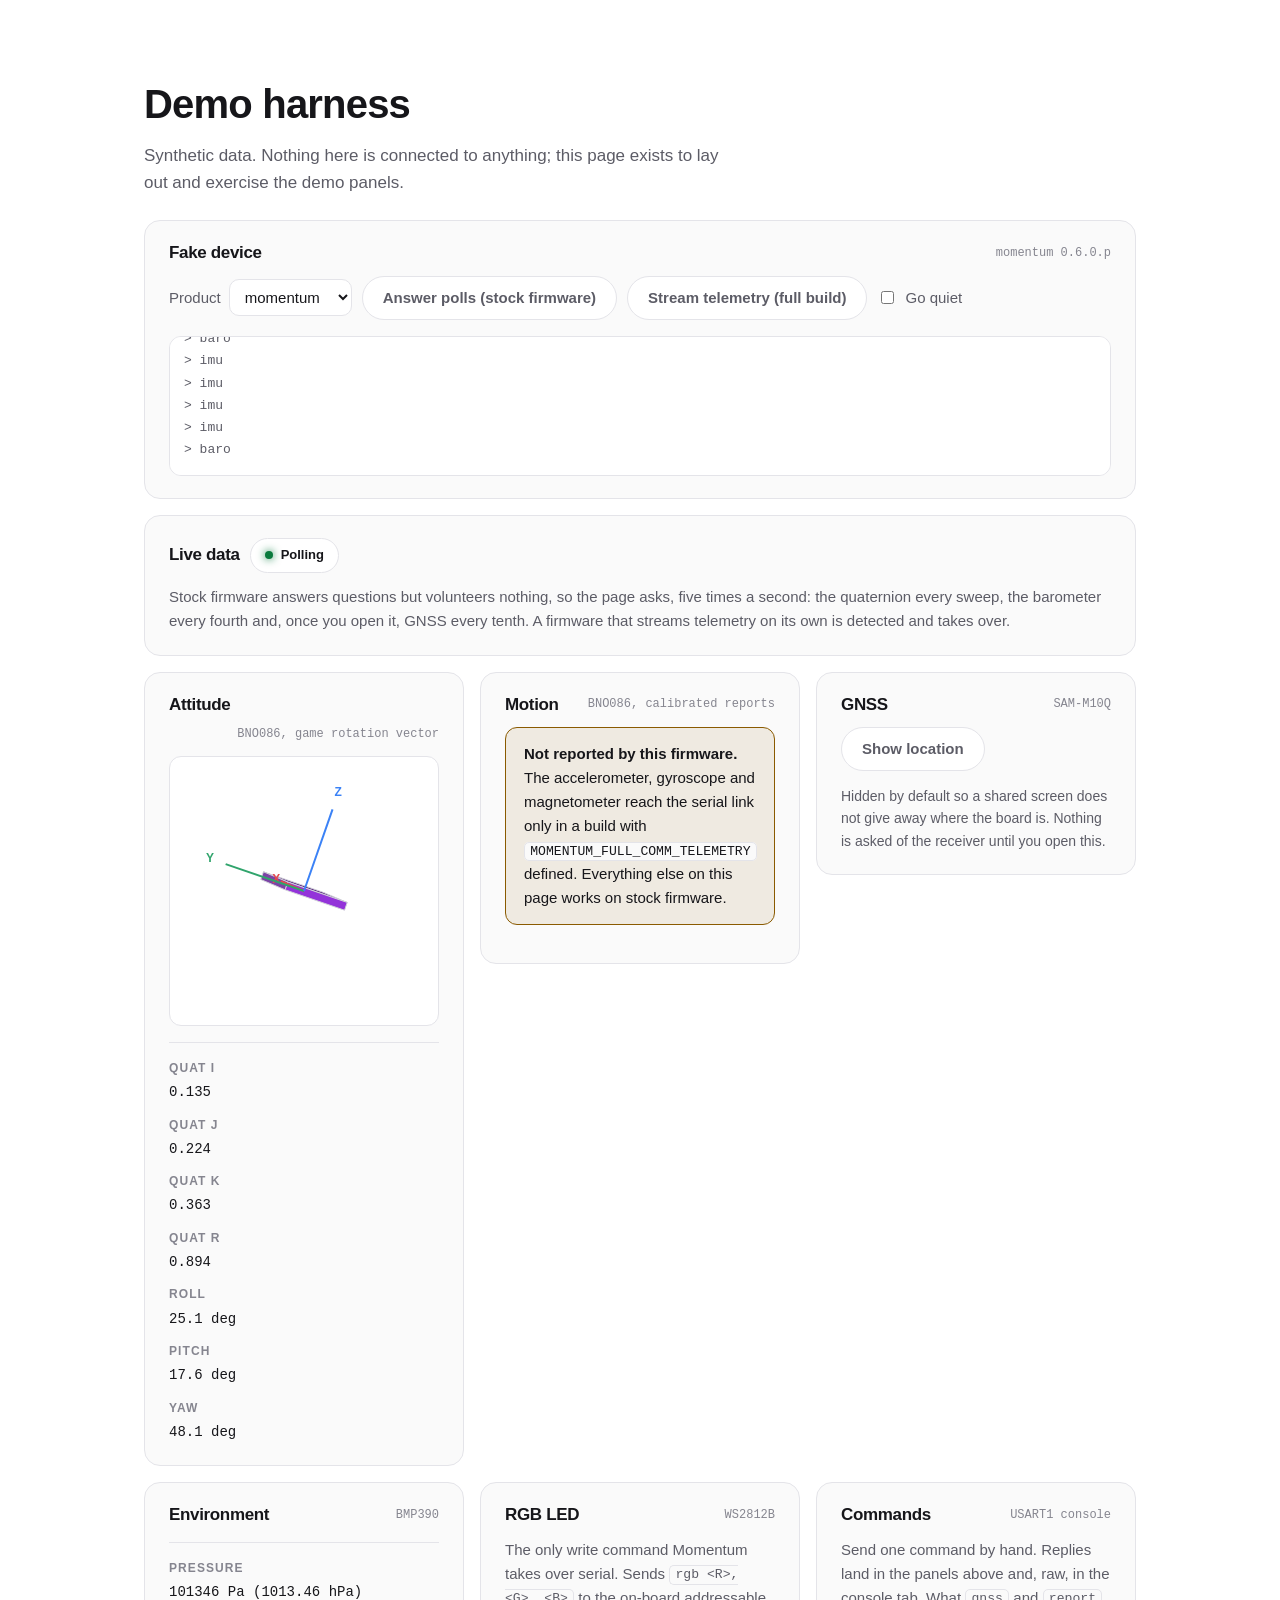
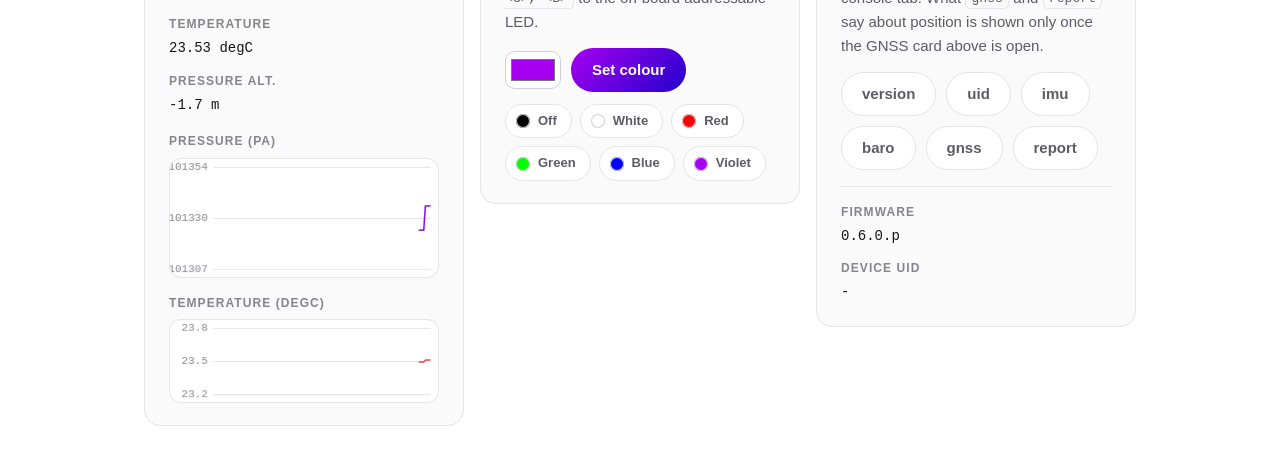
==== commit efe99b84: "Update momentum to match new telemetry format" ====
--- a/dev/harness.html
+++ b/dev/harness.html
@@ -168,7 +168,9 @@
       emit(`sp=${f(0.4)},cdeg=${f(112.5)},pf=7,sat=11,hdop=${f(0.98)}`);
       const {lat, lon} = this.fix();
       emit(`lat=${f(lat, 6)},lon=${f(lon, 6)}`);
-      emit(`alt=${f(74.2)},gid=${f(-33.1)},s=0`);
+      // The altitude line ends with a bare UTC stamp, none of it zero padded
+      // past the year - `%u/%u/%u %u:%u:%u`.
+      emit(`alt=${f(74.2, 1)},gid=${f(-36.3)},2026/9/7 2:59:${43 + (this.ticks % 15)}`);
     },
   };
 
--- a/assets/css/site.css
+++ b/assets/css/site.css
@@ -38,6 +38,18 @@
   --warn: #8a5a00;
   --error: #c22626;
 
+  /*
+   * Two more, for the states mc_stepper shows on its own WS2812B that the
+   * three above have no name for: cyan while it moves open-loop, blue while it
+   * holds there. Named by hue rather than by role because that is what they
+   * encode - the point is that the text on screen and the LED on the bench say
+   * the same thing. The board's values are tiny (0-5, proportional to
+   * brightness), so these are the hues scaled up and then retuned for
+   * contrast, not the literal numbers.
+   */
+  --state-cyan: #0e7490;
+  --state-blue: #1d4ed8;
+
   --font: -apple-system, BlinkMacSystemFont, "Segoe UI", Roboto, Helvetica,
   Arial, sans-serif;
   --font-mono: ui-monospace, SFMono-Regular, "SF Mono", Menlo, Consolas,
@@ -72,6 +84,8 @@
     --ok: #3ddc84;
     --warn: #f5b942;
     --error: #ff6b6b;
+    --state-cyan: #22d3ee;
+    --state-blue: #7aa7ff;
   }
 }
 
@@ -773,6 +787,36 @@
   opacity: 0.45;
 }
 
+/*
+ * A readout that says something about health rather than magnitude, coloured
+ * to match whatever the board itself is signalling. The tone is set from the
+ * product module, so the mapping from a device's states to these five lives
+ * with the device rather than in the stylesheet.
+ *
+ * Absent means the ordinary text colour, which is what "nothing to report"
+ * should look like - a page where every value is coloured says nothing with
+ * colour at all.
+ */
+[data-tone="ok"] {
+  color: var(--ok);
+}
+
+[data-tone="warn"] {
+  color: var(--warn);
+}
+
+[data-tone="error"] {
+  color: var(--error);
+}
+
+[data-tone="cyan"] {
+  color: var(--state-cyan);
+}
+
+[data-tone="blue"] {
+  color: var(--state-blue);
+}
+
 .banner.note {
   background: color-mix(in srgb, var(--warn) 10%, transparent);
   border: 1px solid var(--warn);
